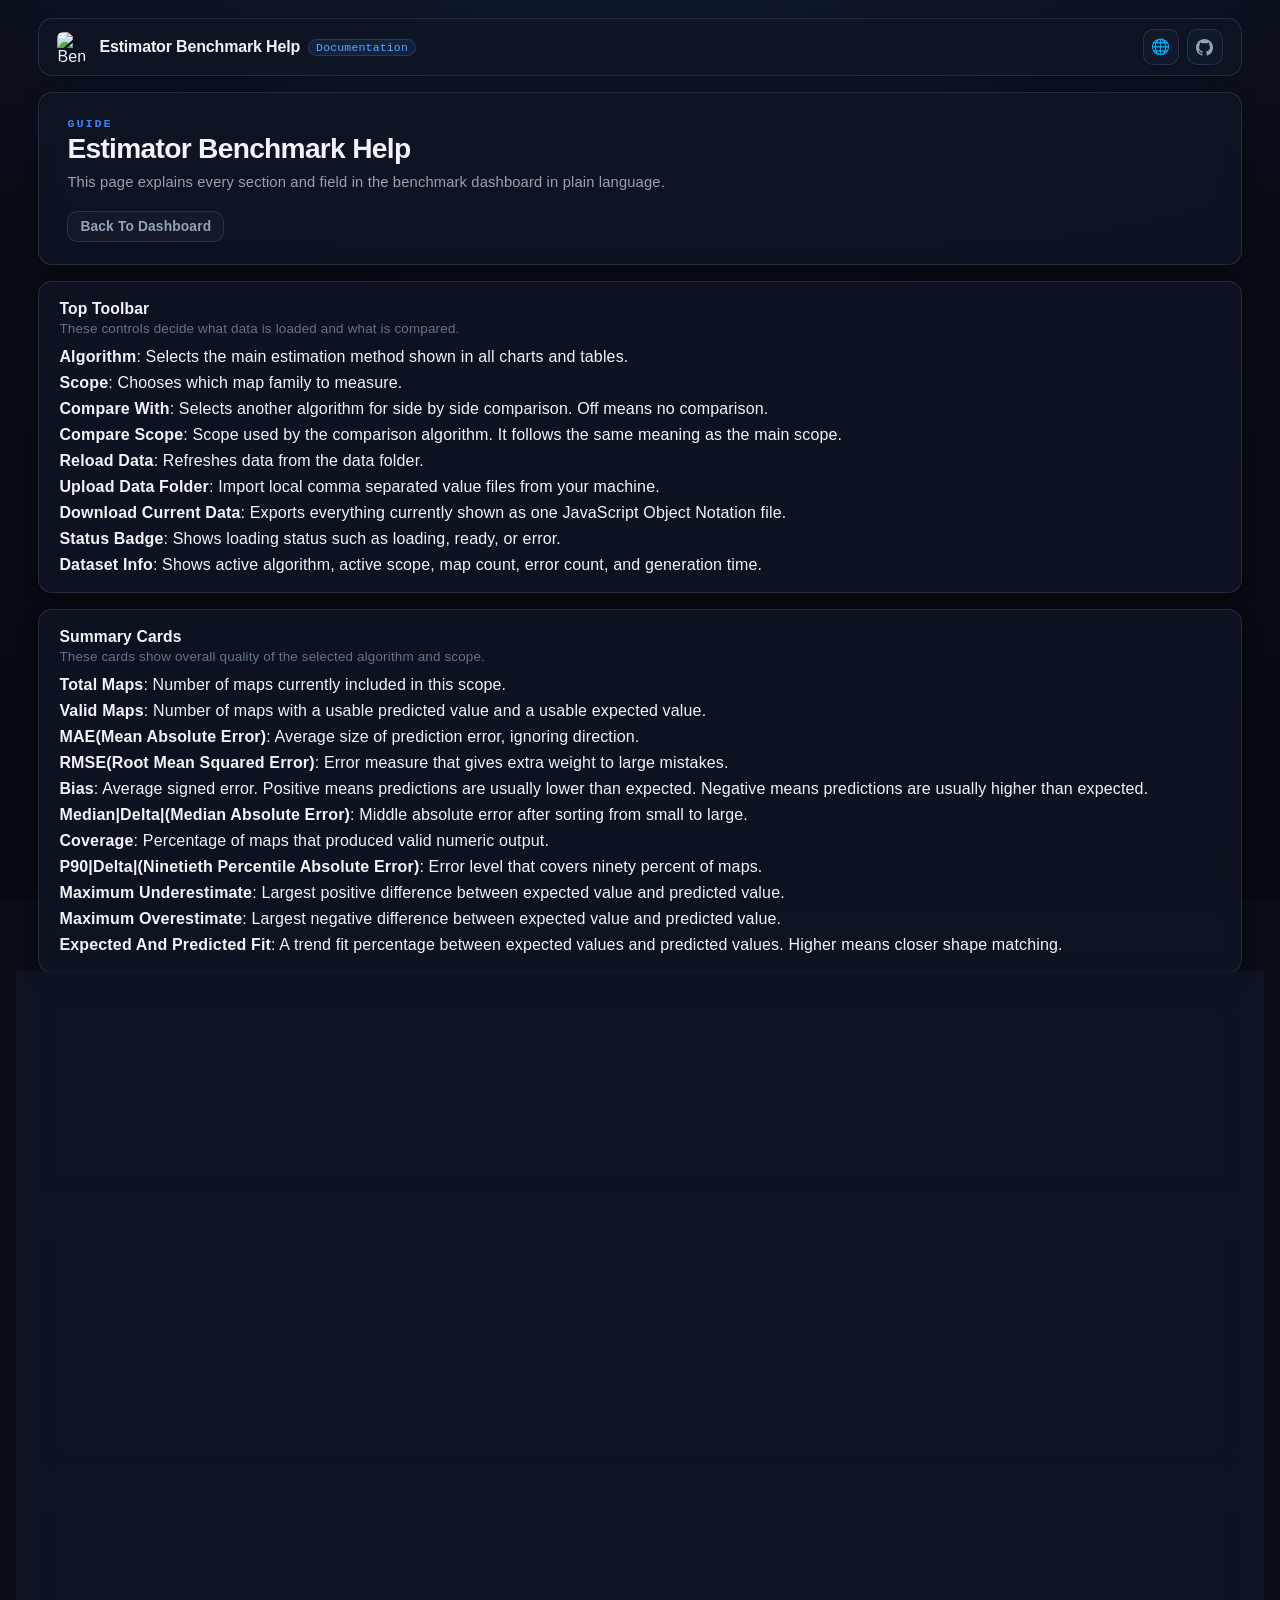
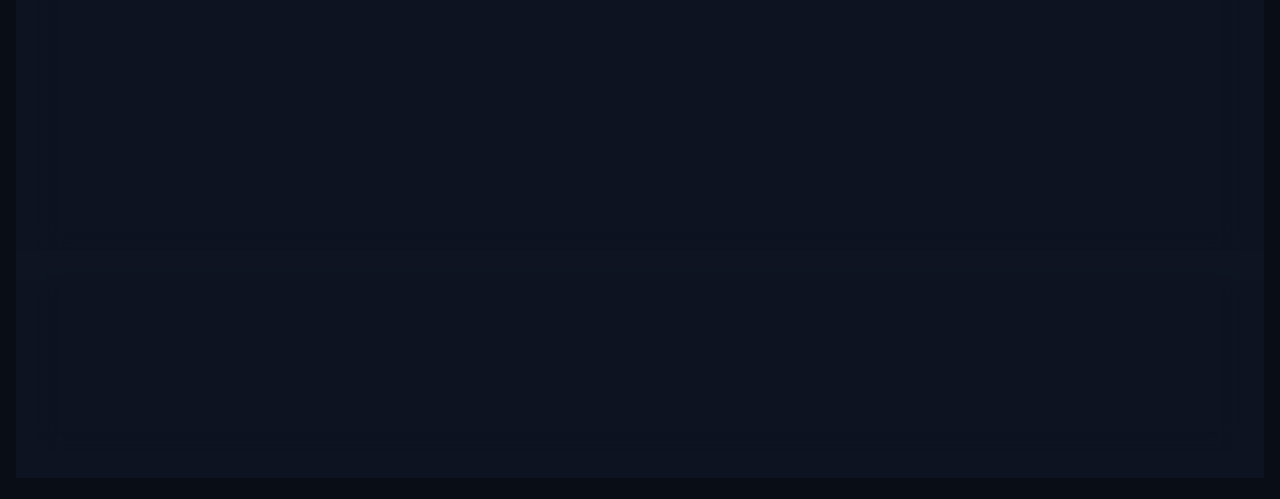
==== help.html @ 12473b0f "feat: optimize frontend UI and add debounce lazy loading for table filters" ====
<!DOCTYPE html>
<html lang="en">
<head>
    <meta charset="UTF-8" />
    <meta name="viewport" content="width=device-width, initial-scale=1.0" />
    <title>Benchmark Help</title>
    <link rel="icon" type="image/png" href="assets/images/icon.png?v=20261013a" />
    <link rel="stylesheet" href="assets/css/theme.css?v=20261013a" />
    <link rel="stylesheet" href="assets/css/layout.css?v=20261013a" />
    <link rel="stylesheet" href="assets/css/components.css?v=20261013a" />
</head>
<body>
    <main class="page" id="helpPageRoot">
        <header class="top-navbar fade-in-up">
            <div class="navbar-brand">
                <img src="assets/images/icon.png?v=20261013a" alt="Benchmark Logo" class="brand-logo" />
                <div class="brand-info">
                    <span class="brand-title">Estimator Benchmark Help</span>
                    <span class="brand-tag">Documentation</span>
                </div>
            </div>
            <div class="navbar-actions">
                <div class="lang-float" id="langFloat">
                    <button
                        class="lang-float-btn"
                        id="langFloatButton"
                        type="button"
                        title="Switch Language"
                        aria-label="Switch Language"
                        data-i18n-title="common.switchLanguage"
                        data-i18n-aria-label="common.switchLanguage"
                    >
                        <span aria-hidden="true">🌐</span>
                    </button>
                    <div class="lang-menu hidden" id="langMenu">
                        <label class="lang-menu-label" for="langSelect" data-i18n="common.language">Language</label>
                        <select id="langSelect" aria-label="Language selector"></select>
                    </div>
                </div>
                <a
                    class="github-float-btn"
                    href="https://github.com/LeoBlackMT/VSRG-DanEstimation-Benchmark"
                    target="_blank"
                    rel="noopener noreferrer"
                    title="Open GitHub Repository"
                    aria-label="Open GitHub Repository"
                    data-i18n-title="common.openGithub"
                    data-i18n-aria-label="common.openGithub"
                >
                    <svg viewBox="0 0 16 16" aria-hidden="true" focusable="false">
                        <path d="M8 0C3.58 0 0 3.58 0 8a8 8 0 0 0 5.47 7.59c.4.07.55-.17.55-.38 0-.19-.01-.82-.01-1.49-2.01.37-2.53-.49-2.69-.94-.09-.23-.48-.94-.82-1.13-.28-.15-.68-.52-.01-.53.63-.01 1.08.58 1.23.82.72 1.21 1.87.87 2.33.66.07-.52.28-.87.5-1.07-1.78-.2-3.64-.89-3.64-3.95 0-.87.31-1.59.82-2.15-.08-.2-.36-1.02.08-2.12 0 0 .67-.21 2.2.82a7.64 7.64 0 0 1 4 0c1.53-1.04 2.2-.82 2.2-.82.44 1.1.16 1.92.08 2.12.51.56.82 1.27.82 2.15 0 3.07-1.87 3.75-3.65 3.95.29.25.54.73.54 1.48 0 1.07-.01 1.93-.01 2.2 0 .21.15.46.55.38A8 8 0 0 0 16 8c0-4.42-3.58-8-8-8Z" />
                    </svg>
                </a>
            </div>
        </header>

        <section class="hero panel fade-in-up">
            <div class="hero-head">
                <p class="eyebrow" data-i18n="help.hero.eyebrow">Guide</p>
                <h1 data-i18n="help.hero.title">Estimator Benchmark Help</h1>
                <p class="subtitle" data-i18n="help.hero.subtitle">
                    This page explains every section and field in the benchmark dashboard in plain language.
                </p>
            </div>
            <div class="action-row">
                <a class="btn-ghost" href="index.html" aria-label="Back to benchmark dashboard" data-i18n="help.hero.backToDashboard" data-i18n-aria-label="help.hero.backToDashboard">Back To Dashboard</a>
            </div>
        </section>

        <section class="panel insight-panel fade-in-up delay-1">
            <header>
                <h3 data-i18n="help.sections.toolbar.title">Top Toolbar</h3>
                <p data-i18n="help.sections.toolbar.subtitle">These controls decide what data is loaded and what is compared.</p>
            </header>
            <ul class="insight-list" data-i18n-html="help.sections.toolbar.bodyHtml">
                <li><strong>Algorithm</strong>: Selects the main estimation method shown in all charts and tables.</li>
                <li><strong>Scope</strong>: Chooses which map family to measure.</li>
                <li><strong>Compare With</strong>: Selects another algorithm for side by side comparison. Off means no comparison.</li>
                <li><strong>Compare Scope</strong>: Scope used by the comparison algorithm. It follows the same meaning as the main scope.</li>
                <li><strong>Reload Data</strong>: Refreshes data from the data folder.</li>
                <li><strong>Upload Data Folder</strong>: Import local comma separated value files from your machine.</li>
                <li><strong>Download Current Data</strong>: Exports everything currently shown as one JavaScript Object Notation file.</li>
                <li><strong>Status Badge</strong>: Shows loading status such as loading, ready, or error.</li>
                <li><strong>Dataset Info</strong>: Shows active algorithm, active scope, map count, error count, and generation time.</li>
            </ul>
        </section>

        <section class="panel insight-panel fade-in-up delay-2">
            <header>
                <h3 data-i18n="help.sections.summary.title">Summary Cards</h3>
                <p data-i18n="help.sections.summary.subtitle">These cards show overall quality of the selected algorithm and scope.</p>
            </header>
            <ul class="insight-list" data-i18n-html="help.sections.summary.bodyHtml">
                <li><strong>Total Maps</strong>: Number of maps currently included in this scope.</li>
                <li><strong>Valid Maps</strong>: Number of maps with a usable predicted value and a usable expected value.</li>
                <li><strong>MAE(Mean Absolute Error)</strong>: Average size of prediction error, ignoring direction.</li>
                <li><strong>RMSE(Root Mean Squared Error)</strong>: Error measure that gives extra weight to large mistakes.</li>
                <li><strong>Bias</strong>: Average signed error. Positive means predictions are usually lower than expected. Negative means predictions are usually higher than expected.</li>
                <li><strong>Median|Delta|(Median Absolute Error)</strong>: Middle absolute error after sorting from small to large.</li>
                <li><strong>Coverage</strong>: Percentage of maps that produced valid numeric output.</li>
                <li><strong>P90|Delta|(Ninetieth Percentile Absolute Error)</strong>: Error level that covers ninety percent of maps.</li>
                <li><strong>Maximum Underestimate</strong>: Largest positive difference between expected value and predicted value.</li>
                <li><strong>Maximum Overestimate</strong>: Largest negative difference between expected value and predicted value.</li>
                <li><strong>Expected And Predicted Fit</strong>: A trend fit percentage between expected values and predicted values. Higher means closer shape matching.</li>
            </ul>
        </section>

        <section class="panel insight-panel fade-in-up delay-3">
            <header>
                <h3 data-i18n="help.sections.bands.title">Accuracy Bands</h3>
                <p data-i18n="help.sections.bands.subtitle">Each map is grouped by absolute error size.</p>
            </header>
            <ul class="insight-list" data-i18n-html="help.sections.bands.bodyHtml">
                <li><strong>Exact</strong>: Absolute error is at most 0.2.</li>
                <li><strong>Close</strong>: Absolute error is above 0.2 and at most 0.5.</li>
                <li><strong>Moderate</strong>: Absolute error is above 0.5 and at most 1.0.</li>
                <li><strong>Miss</strong>: Absolute error is above 1.0.</li>
                <li>Clicking a band in the chart applies a table filter.</li>
            </ul>
        </section>

        <section class="panel insight-panel fade-in-up delay-4">
            <header>
                <h3 data-i18n="help.sections.charts.title">Charts</h3>
                <p data-i18n="help.sections.charts.subtitle">Charts help you understand error distribution and behavior patterns.</p>
            </header>
            <ul class="insight-list" data-i18n-html="help.sections.charts.bodyHtml">
                <li><strong>Accuracy Breakdown</strong>: Shares of exact, close, moderate, and miss maps.</li>
                <li><strong>Expected Versus Predicted Scatter</strong>: Each dot is one map. Closer to the diagonal reference line means better prediction.</li>
                <li><strong>Error Distribution</strong>: Histogram of signed error values.</li>
                <li><strong>Expected And Predicted Trend</strong>: Expected and predicted lines sorted by expected difficulty.</li>
                <li><strong>Pattern Mean Absolute Error</strong>: Mean absolute error by pattern group. Click a bar to filter that pattern.</li>
                <li><strong>Sub Pattern Mean Absolute Error</strong>: Mean absolute error by sub pattern group. Click a bar to filter that sub pattern.</li>
                <li><strong>Head To Head</strong>: Compares absolute error of base algorithm and comparison algorithm on matched maps.</li>
            </ul>
        </section>

        <section class="panel insight-panel fade-in-up delay-5">
            <header>
                <h3 data-i18n="help.sections.table.title">Benchmark Maps Table</h3>
                <p data-i18n="help.sections.table.subtitle">Main table for valid benchmark rows.</p>
            </header>
            <ul class="insight-list" data-i18n-html="help.sections.table.bodyHtml">
                <li><strong>Name</strong>: Map name used by the benchmark source file.</li>
                <li><strong>Expected</strong>: Target difficulty value from your benchmark source.</li>
                <li><strong>Predicted</strong>: Predicted difficulty label. Hover shows numeric value.</li>
                <li><strong>Difference</strong>: Expected value minus predicted value.</li>
                <li><strong>Absolute Difference</strong>: Magnitude of difference.</li>
                <li><strong>Pattern</strong>: Main pattern family.</li>
                <li><strong>Sub Pattern</strong>: Detailed pattern tag.</li>
                <li><strong>Band</strong>: Accuracy band for the row.</li>
                <li><strong>Compare Predicted</strong>: Predicted value from comparison algorithm when comparison is enabled.</li>
                <li><strong>Compare Absolute Difference</strong>: Absolute difference from comparison algorithm.</li>
                <li><strong>Winner</strong>: Which algorithm has smaller absolute difference for this row.</li>
            </ul>
        </section>

        <section class="panel insight-panel fade-in-up delay-5">
            <header>
                <h3 data-i18n="help.sections.errors.title">Error Maps</h3>
                <p data-i18n="help.sections.errors.subtitle">Rows that cannot be used for numeric statistics.</p>
            </header>
            <ul class="insight-list" data-i18n-html="help.sections.errors.bodyHtml">
                <li><strong>Invalid</strong>: Algorithm doesn't support the map.</li>
                <li><strong>Failed</strong>: Runtime or parsing error happened during estimation.</li>
                <li><strong>Missing</strong>: Map file could not be found by name and could not be downloaded by bid.</li>
                <li><strong>Detail</strong>: Additional reason for the error status.</li>
            </ul>
        </section>
    </main>

    <script type="module" src="assets/js/help.js?v=20261013a"></script>
</body>
</html>
---- assets/css/theme.css ----
@font-face {
    font-family: "OutfitLocal";
    src: url("../fonts/Outfit-Latin.woff2") format("woff2"),
         url("../fonts/Outfit-Ext.woff2") format("woff2");
    font-weight: 300 900;
    font-style: normal;
    font-display: swap;
}

@font-face {
    font-family: "SpaceGroteskLocal";
    src: url("../fonts/SpaceGrotesk-Latin.woff2") format("woff2"),
         url("../fonts/SpaceGrotesk-Ext.woff2") format("woff2"),
         url("../fonts/SpaceGrotesk-Vietnamese.woff2") format("woff2");
    font-weight: 300 900;
    font-style: normal;
    font-display: swap;
}

:root {
    --bg: #090d16;
    --bg-soft: #0f1523;
    --panel: rgba(15, 22, 36, 0.76);
    --panel-solid: #111a2d;
    --panel-strong: rgba(18, 27, 46, 0.94);
    --panel-hover: rgba(23, 34, 58, 0.85);

    --line: rgba(148, 175, 240, 0.16);
    --line-soft: rgba(148, 175, 240, 0.09);
    --line-strong: rgba(148, 175, 240, 0.28);

    --text: #f1f5f9;
    --text-soft: #94a3b8;
    --text-muted: #64748b;

    --ok: #10b981;
    --close: #38bdf8;
    --moderate: #f59e0b;
    --miss: #f43f5e;

    --accent: #3b82f6;
    --accent-hover: #60a5fa;
    --accent-subtle: rgba(59, 130, 246, 0.12);
    --accent-2: #2dd4bf;

    --font-ui: "OutfitLocal", "SpaceGroteskLocal", -apple-system, BlinkMacSystemFont, "Segoe UI", Roboto, sans-serif;
    --font-display: "OutfitLocal", "SpaceGroteskLocal", -apple-system, BlinkMacSystemFont, "Segoe UI", Roboto, sans-serif;
    --font-mono: "SpaceGroteskLocal", "Consolas", "Courier New", monospace;

    --radius-sm: 6px;
    --radius-md: 10px;
    --radius-lg: 14px;
    --radius-xl: 18px;
    --radius-full: 9999px;

    --shadow-sm: 0 1px 3px rgba(0, 0, 0, 0.25);
    --shadow-md: 0 4px 16px -2px rgba(0, 0, 0, 0.35);
    --shadow-lg: 0 12px 32px -4px rgba(0, 0, 0, 0.45);
}

* {
    box-sizing: border-box;
}

html,
body {
    margin: 0;
    padding: 0;
    min-height: 100%;
}

body {
    color: var(--text);
    font-family: var(--font-ui);
    background-color: var(--bg);
    background-image:
        radial-gradient(1200px 520px at 50% -80px, rgba(45, 90, 185, 0.15) 0%, transparent 75%),
        linear-gradient(180deg, var(--bg) 0%, #060911 100%);
    background-attachment: fixed;
    letter-spacing: 0.01em;
}

* {
    scrollbar-width: thin;
    scrollbar-color: rgba(148, 175, 240, 0.3) rgba(9, 13, 22, 0.4);
}

*::-webkit-scrollbar {
    width: 8px;
    height: 8px;
}

*::-webkit-scrollbar-track {
    background: rgba(9, 13, 22, 0.4);
    border-radius: var(--radius-full);
}

*::-webkit-scrollbar-thumb {
    background: rgba(148, 175, 240, 0.28);
    border-radius: var(--radius-full);
    border: 2px solid rgba(9, 13, 22, 0.4);
}

*::-webkit-scrollbar-thumb:hover {
    background: rgba(148, 175, 240, 0.48);
}

.bg-orb {
    display: none;
}

.fade-in-up {
    opacity: 0;
    transform: translateY(8px);
    animation: fade-up 380ms cubic-bezier(0.16, 1, 0.3, 1) forwards;
}

.delay-1 {
    animation-delay: 50ms;
}

.delay-2 {
    animation-delay: 100ms;
}

.delay-3 {
    animation-delay: 150ms;
}

.delay-4 {
    animation-delay: 200ms;
}

.delay-5 {
    animation-delay: 250ms;
}

@keyframes fade-up {
    from {
        opacity: 0;
        transform: translateY(8px);
    }
    to {
        opacity: 1;
        transform: translateY(0);
    }
}

@media (prefers-reduced-motion: reduce) {
    .fade-in-up {
        animation: none !important;
        opacity: 1;
        transform: none;
    }
}
---- assets/css/layout.css ----
.page {
    position: relative;
    z-index: 1;
    width: min(1360px, 94vw);
    margin: 18px auto 48px;
    display: grid;
    gap: 16px;
}

.page > * {
    min-width: 0;
}

.panel {
    min-width: 0;
    background: var(--panel);
    border: 1px solid var(--line);
    border-radius: var(--radius-lg);
    box-shadow: var(--shadow-md);
    backdrop-filter: blur(12px);
    -webkit-backdrop-filter: blur(12px);
}

.top-navbar {
    display: flex;
    justify-content: space-between;
    align-items: center;
    gap: 16px;
    padding: 10px 18px;
    background: var(--panel);
    border: 1px solid var(--line);
    border-radius: var(--radius-lg);
    box-shadow: var(--shadow-sm);
    backdrop-filter: blur(12px);
    -webkit-backdrop-filter: blur(12px);
}

.hero {
    padding: 24px 28px 22px;
    display: grid;
    gap: 18px;
}

.kpi-grid {
    display: grid;
    grid-template-columns: repeat(5, minmax(0, 1fr));
    gap: 12px;
}

.band-grid {
    display: grid;
    grid-template-columns: repeat(4, minmax(0, 1fr));
    gap: 12px;
}

.charts-grid {
    display: grid;
    grid-template-columns: repeat(2, minmax(0, 1fr));
    gap: 14px;
}

.compare-panel {
    padding: 18px 22px;
    display: grid;
    gap: 14px;
}

.compare-kpi-grid {
    display: grid;
    grid-template-columns: repeat(6, minmax(0, 1fr));
    gap: 12px;
}

.chart-wrap.compare-chart {
    height: 320px;
}

.insight-grid {
    display: grid;
    grid-template-columns: repeat(2, minmax(0, 1fr));
    gap: 14px;
}

.insight-panel {
    padding: 18px 20px;
}

.chart-panel {
    padding: 18px 20px;
    min-height: 290px;
}

.chart-panel.span-2 {
    grid-column: 1 / -1;
}

.chart-wrap {
    position: relative;
    height: 260px;
}

.chart-wrap.tall {
    height: 360px;
}

.table-panel {
    padding: 18px 20px;
}

.table-wrap {
    max-height: 560px;
    overflow: auto;
    border-radius: var(--radius-md);
    border: 1px solid var(--line-soft);
    position: relative;
}

@media (max-width: 1280px) {
    .kpi-grid {
        grid-template-columns: repeat(4, minmax(0, 1fr));
    }

    .compare-kpi-grid {
        grid-template-columns: repeat(3, minmax(0, 1fr));
    }
}

@media (max-width: 980px) {
    .kpi-grid {
        grid-template-columns: repeat(2, minmax(0, 1fr));
    }

    .compare-kpi-grid {
        grid-template-columns: repeat(2, minmax(0, 1fr));
    }

    .band-grid {
        grid-template-columns: repeat(2, minmax(0, 1fr));
    }

    .charts-grid {
        grid-template-columns: 1fr;
    }

    .chart-panel.span-2 {
        grid-column: auto;
    }

    .insight-grid {
        grid-template-columns: 1fr;
    }
}

@media (max-width: 680px) {
    .page {
        width: 96vw;
        margin: 12px auto 36px;
        gap: 12px;
    }

    .top-navbar {
        padding: 8px 12px;
    }

    .hero,
    .chart-panel,
    .table-panel,
    .compare-panel,
    .error-panel,
    .insight-panel {
        padding: 14px;
    }

    .kpi-grid,
    .band-grid,
    .compare-kpi-grid {
        grid-template-columns: 1fr;
    }

    .chart-wrap,
    .chart-wrap.tall {
        height: 250px;
    }
}
---- assets/css/components.css ----
/* ==========================================================================
   Components — Estimator Algorithm Benchmark
   ========================================================================== */

/* Top Navigation Bar
   ========================================================================== */
.top-navbar {
    display: flex;
    justify-content: space-between;
    align-items: center;
    gap: 16px;
    padding: 10px 18px;
    background: var(--panel);
    border: 1px solid var(--line);
    border-radius: var(--radius-lg);
    box-shadow: var(--shadow-sm);
    backdrop-filter: blur(12px);
    -webkit-backdrop-filter: blur(12px);
}

.navbar-brand {
    display: flex;
    align-items: center;
    gap: 12px;
}

.brand-logo {
    width: 30px;
    height: 30px;
    border-radius: var(--radius-sm);
    object-fit: cover;
}

.brand-info {
    display: flex;
    align-items: center;
    gap: 8px;
    flex-wrap: wrap;
}

.brand-title {
    font-size: 1rem;
    font-weight: 700;
    letter-spacing: -0.01em;
    color: var(--text);
    font-family: var(--font-display);
}

.brand-tag {
    font-size: 0.72rem;
    font-family: var(--font-mono);
    color: var(--accent-hover);
    background: var(--accent-subtle);
    border: 1px solid rgba(59, 130, 246, 0.25);
    padding: 1px 7px;
    border-radius: var(--radius-full);
}

.navbar-actions {
    display: flex;
    align-items: center;
    gap: 8px;
    position: relative;
}

/* Nav Action Buttons (Language, Help, GitHub) */
.github-float-btn,
.help-float-btn,
.lang-float-btn {
    position: relative;
    width: 36px;
    height: 36px;
    display: inline-flex;
    align-items: center;
    justify-content: center;
    border: 1px solid var(--line);
    border-radius: var(--radius-md);
    background: rgba(18, 27, 46, 0.75);
    color: var(--text-soft);
    text-decoration: none;
    box-shadow: var(--shadow-sm);
    cursor: pointer;
    transition: transform 120ms ease, border-color 160ms ease, background-color 160ms ease, color 160ms ease;
}

.github-float-btn:hover,
.help-float-btn:hover,
.lang-float-btn:hover {
    transform: translateY(-1px);
    border-color: var(--accent);
    background: rgba(26, 40, 68, 0.95);
    color: var(--text);
}

.github-float-btn svg {
    width: 17px;
    height: 17px;
    fill: currentColor;
}

.help-float-btn {
    font: 700 0.98rem var(--font-mono);
}

.help-float-btn span {
    line-height: 1;
}

.lang-float {
    position: relative;
}

.lang-float-btn {
    font: 700 0.95rem var(--font-ui);
}

.lang-menu {
    position: absolute;
    right: 0;
    top: calc(100% + 8px);
    min-width: 150px;
    padding: 8px;
    border: 1px solid var(--line-strong);
    border-radius: var(--radius-md);
    background: rgba(14, 21, 37, 0.96);
    box-shadow: var(--shadow-lg);
    backdrop-filter: blur(12px);
    -webkit-backdrop-filter: blur(12px);
    display: grid;
    gap: 6px;
    z-index: 50;
}

.lang-menu-label {
    color: var(--text-muted);
    font-size: 0.7rem;
    letter-spacing: 0.08em;
    text-transform: uppercase;
    font-weight: 600;
}

.lang-menu select {
    min-width: 130px;
    font-size: 0.88rem;
    padding: 6px 8px;
}

/* Fallback for float buttons if top-navbar is not present */
body:not(:has(.top-navbar)) .github-float-btn,
body:not(:has(.top-navbar)) .help-float-btn,
body:not(:has(.top-navbar)) .lang-float {
    position: absolute;
    top: 12px;
    z-index: 20;
}
body:not(:has(.top-navbar)) .github-float-btn { right: 12px; }
body:not(:has(.top-navbar)) .help-float-btn { right: 54px; }
body:not(:has(.top-navbar)) .lang-float { right: 96px; }

/* Hero Section & Header
   ========================================================================== */
.hero-head h1 {
    margin: 2px 0 6px;
    font-size: clamp(1.45rem, 2.2vw, 2.1rem);
    font-weight: 800;
    letter-spacing: -0.025em;
    font-family: var(--font-display);
    color: var(--text);
}

.hero-head .eyebrow {
    margin: 0;
    color: var(--accent);
    font-size: 0.74rem;
    text-transform: uppercase;
    letter-spacing: 0.16em;
    font-weight: 700;
    font-family: var(--font-mono);
}

.hero-head .subtitle {
    margin: 0;
    color: var(--text-soft);
    font-size: 0.92rem;
    line-height: 1.5;
    max-width: 980px;
}

.hero-head .subtitle a {
    color: var(--accent-hover);
    text-decoration: underline;
    text-underline-offset: 2px;
}

.hero-head .subtitle a:hover {
    color: var(--text);
}

/* Toolbar & Selects
   ========================================================================== */
.toolbar {
    display: flex;
    flex-wrap: wrap;
    gap: 12px;
    align-items: center;
}

.toolbar-field {
    display: grid;
    gap: 5px;
    min-width: 220px;
    flex: 1 1 220px;
}

.toolbar-field > span,
.filter-field > label,
.filter-field > span.field-label {
    color: var(--text-muted);
    font-size: 0.74rem;
    letter-spacing: 0.08em;
    text-transform: uppercase;
    font-weight: 600;
}

select,
input[type="text"],
input[type="number"] {
    border-radius: var(--radius-md);
    border: 1px solid var(--line);
    background: var(--panel-strong);
    color: var(--text);
    font: 600 0.92rem var(--font-ui);
    padding: 8px 12px;
    outline: none;
    transition: border-color 160ms ease, box-shadow 160ms ease, background-color 160ms ease;
}

select {
    cursor: pointer;
    background-image: url("data:image/svg+xml,%3Csvg xmlns='http://www.w3.org/2000/svg' width='12' height='12' viewBox='0 0 24 24' fill='none' stroke='%2394a3b8' stroke-width='2' stroke-linecap='round' stroke-linejoin='round'%3E%3Cpolyline points='6 9 12 15 18 9'%3E%3C/polyline%3E%3C/svg%3E");
    background-repeat: no-repeat;
    background-position: right 10px center;
    padding-right: 30px;
    appearance: none;
    -webkit-appearance: none;
}

select option {
    background: #0f172a;
    color: #f1f5f9;
}

select:focus,
input[type="text"]:focus,
input[type="number"]:focus {
    border-color: var(--accent);
    box-shadow: 0 0 0 2px var(--accent-subtle);
    background: rgba(22, 33, 56, 0.95);
}

/* Action Buttons & Row
   ========================================================================== */
.action-row {
    display: flex;
    align-items: center;
    gap: 8px;
    flex-wrap: wrap;
}

.action-row a {
    text-decoration: none;
}

.btn-ghost {
    display: inline-flex;
    align-items: center;
    justify-content: center;
    border: 1px solid var(--line);
    border-radius: var(--radius-md);
    background: rgba(255, 255, 255, 0.03);
    color: var(--text-soft);
    font: 600 0.86rem var(--font-ui);
    padding: 7px 12px;
    cursor: pointer;
    white-space: nowrap;
    text-decoration: none;
    transition: transform 120ms ease, border-color 150ms ease, background-color 150ms ease, color 150ms ease;
}

.btn-ghost:hover {
    border-color: var(--line-strong);
    background: rgba(59, 130, 246, 0.08);
    color: var(--text);
    transform: translateY(-1px);
}

.btn-ghost:active {
    transform: translateY(0);
}

.btn-clear {
    color: var(--text-muted);
}

.btn-clear:hover {
    border-color: rgba(244, 63, 94, 0.4);
    color: #fca5a5;
    background: rgba(244, 63, 94, 0.08);
}

/* Status & Metadata Row
   ========================================================================== */
.meta-row {
    display: flex;
    align-items: center;
    gap: 10px;
    flex-wrap: wrap;
}

.badge {
    display: inline-flex;
    align-items: center;
    gap: 6px;
    border-radius: var(--radius-full);
    border: 1px solid var(--line);
    padding: 3px 10px;
    font: 700 0.72rem var(--font-mono);
    letter-spacing: 0.02em;
}

.badge::before {
    content: "";
    width: 6px;
    height: 6px;
    border-radius: 50%;
    background: currentColor;
}

.badge.ok {
    color: var(--ok);
    border-color: rgba(16, 185, 129, 0.3);
    background: rgba(16, 185, 129, 0.08);
}

.badge.warn {
    color: var(--moderate);
    border-color: rgba(245, 158, 11, 0.3);
    background: rgba(245, 158, 11, 0.08);
}

.badge.error {
    color: var(--miss);
    border-color: rgba(244, 63, 94, 0.3);
    background: rgba(244, 63, 94, 0.08);
}

.muted {
    color: var(--text-muted);
    font-size: 0.84rem;
}

.source-hint {
    font-family: var(--font-mono);
    font-size: 0.76rem;
    color: var(--text-muted);
}

/* KPI Cards & Band Cards
   ========================================================================== */
.kpi-card,
.band-card {
    border: 1px solid var(--line-soft);
    border-radius: var(--radius-lg);
    padding: 14px 16px;
    background: linear-gradient(160deg, rgba(17, 26, 45, 0.75), rgba(13, 20, 36, 0.6));
    box-shadow: var(--shadow-sm);
    transition: transform 150ms ease, border-color 200ms ease, box-shadow 200ms ease;
    display: flex;
    flex-direction: column;
    justify-content: space-between;
}

.kpi-card:hover,
.band-card:hover {
    transform: translateY(-2px);
    border-color: var(--line-strong);
    box-shadow: var(--shadow-md);
}

.kpi-card.compact {
    padding: 10px 14px;
}

.kpi-card.compact .kpi-value {
    font-size: clamp(1.2rem, 1.8vw, 1.5rem);
    margin-top: 4px;
}

.kpi-card h3,
.band-card h4 {
    margin: 0;
    font-size: 0.74rem;
    color: var(--text-muted);
    text-transform: uppercase;
    letter-spacing: 0.08em;
    font-weight: 600;
}

.kpi-value,
.band-rate {
    margin: 8px 0 0;
    font-size: clamp(1.35rem, 2.2vw, 1.85rem);
    font-weight: 800;
    letter-spacing: -0.02em;
    font-family: var(--font-mono);
    font-variant-numeric: tabular-nums;
    color: var(--text);
}

.band-count {
    margin: 4px 0 0;
    color: var(--text-muted);
    font-family: var(--font-mono);
    font-size: 0.78rem;
}

.band-card {
    position: relative;
    overflow: hidden;
}

.band-card::before {
    content: "";
    position: absolute;
    top: 0;
    left: 0;
    right: 0;
    height: 3px;
}

.band-card.exact::before { background: var(--ok); }
.band-card.close::before { background: var(--close); }
.band-card.moderate::before { background: var(--moderate); }
.band-card.miss::before { background: var(--miss); }

.band-card.exact .band-rate { color: var(--ok); }
.band-card.close .band-rate { color: var(--close); }
.band-card.moderate .band-rate { color: var(--moderate); }
.band-card.miss .band-rate { color: var(--miss); }

/* Compare Panel (Head-to-Head)
   ========================================================================== */
.compare-header h3 {
    margin: 0;
    font-size: 1.05rem;
    font-weight: 700;
    color: var(--text);
}

.compare-header p {
    margin: 3px 0 0;
    color: var(--text-soft);
    font-size: 0.85rem;
}

/* Chart Panels
   ========================================================================== */
.chart-panel > header {
    margin-bottom: 12px;
}

.chart-panel h3 {
    margin: 0;
    font-size: 0.98rem;
    font-weight: 700;
    color: var(--text);
}

.chart-panel p {
    margin: 3px 0 0;
    color: var(--text-muted);
    font-size: 0.84rem;
}

/* Insight Panels (Top Underrated & Overrated)
   ========================================================================== */
.insight-panel h3 {
    margin: 0;
    font-size: 0.98rem;
    font-weight: 700;
    color: var(--text);
}

.insight-panel p {
    margin: 3px 0 0;
    color: var(--text-muted);
    font-size: 0.84rem;
}

.insight-list {
    margin: 12px 0 0;
    padding: 0;
    list-style: none;
    display: grid;
    gap: 8px;
}

.insight-card {
    background: rgba(18, 27, 46, 0.55);
    border: 1px solid var(--line-soft);
    border-radius: var(--radius-md);
    padding: 10px 12px;
    display: grid;
    gap: 6px;
    transition: border-color 140ms ease, background-color 140ms ease;
}

.insight-card:hover {
    border-color: var(--line-strong);
    background: rgba(22, 33, 56, 0.8);
}

.insight-card-top {
    display: flex;
    align-items: center;
    gap: 8px;
}

.insight-rank {
    font-size: 0.74rem;
    font-family: var(--font-mono);
    color: var(--text-muted);
    font-weight: 700;
}

.insight-name {
    flex: 1;
    font-weight: 600;
    font-size: 0.88rem;
    color: var(--text);
    overflow: hidden;
    text-overflow: ellipsis;
    white-space: nowrap;
}

.insight-delta {
    font-family: var(--font-mono);
    font-weight: 700;
    font-size: 0.8rem;
    padding: 2px 7px;
    border-radius: var(--radius-full);
}

.insight-delta.delta-underrated {
    background: rgba(16, 185, 129, 0.12);
    color: var(--ok);
    border: 1px solid rgba(16, 185, 129, 0.25);
}

.insight-delta.delta-overrated {
    background: rgba(244, 63, 94, 0.12);
    color: var(--miss);
    border: 1px solid rgba(244, 63, 94, 0.25);
}

.insight-card-bottom {
    display: flex;
    align-items: center;
    gap: 8px;
    font-size: 0.78rem;
    color: var(--text-soft);
}

.insight-pattern-tag {
    font-size: 0.7rem;
    background: rgba(255, 255, 255, 0.05);
    border: 1px solid var(--line-soft);
    padding: 1px 6px;
    border-radius: var(--radius-sm);
    color: var(--text-soft);
}

.insight-meta {
    font-family: var(--font-mono);
    color: var(--text-muted);
    font-size: 0.76rem;
}

.insight-empty {
    color: var(--text-muted);
    font-style: italic;
    font-size: 0.88rem;
    padding: 8px 0;
}

/* Table Controls & Filters Bar
   ========================================================================== */
.table-header {
    display: flex;
    justify-content: space-between;
    gap: 14px;
    flex-wrap: wrap;
    align-items: flex-end;
    margin-bottom: 14px;
}

.table-header h3 {
    margin: 0;
    font-size: 1.05rem;
    font-weight: 700;
    color: var(--text);
}

.table-header p {
    margin: 3px 0 0;
    font-family: var(--font-mono);
    font-size: 0.8rem;
}

.table-controls {
    display: flex;
    gap: 8px;
    flex-wrap: wrap;
    align-items: flex-end;
}

.filter-field {
    display: flex;
    flex-direction: column;
    gap: 4px;
}

/* Search input with icon and clear button */
.search-field {
    min-width: 220px;
    flex: 1 1 220px;
}

.search-input-wrap {
    position: relative;
    display: flex;
    align-items: center;
    width: 100%;
}

.search-icon {
    position: absolute;
    left: 10px;
    font-size: 0.8rem;
    pointer-events: none;
    opacity: 0.6;
}

.search-input-wrap input[type="text"] {
    width: 100%;
    padding-left: 32px;
    padding-right: 30px;
}

.search-clear-btn {
    position: absolute;
    right: 7px;
    width: 20px;
    height: 20px;
    display: flex;
    align-items: center;
    justify-content: center;
    background: rgba(255, 255, 255, 0.08);
    border: none;
    border-radius: 50%;
    color: var(--text-soft);
    font-size: 14px;
    line-height: 1;
    cursor: pointer;
    transition: background-color 140ms ease, color 140ms ease;
}

.search-clear-btn:hover {
    background: rgba(255, 255, 255, 0.2);
    color: var(--text);
}

/* Grouped range inputs (Min ~ Max) */
.range-field {
    display: flex;
    flex-direction: column;
    gap: 4px;
}

.range-inputs {
    display: flex;
    align-items: center;
    gap: 4px;
    background: var(--panel-strong);
    border: 1px solid var(--line);
    border-radius: var(--radius-md);
    padding: 2px 6px;
    transition: border-color 160ms ease, box-shadow 160ms ease;
}

.range-inputs:focus-within {
    border-color: var(--accent);
    box-shadow: 0 0 0 2px var(--accent-subtle);
}

.range-inputs input[type="number"] {
    border: none;
    background: transparent;
    width: 4.4em;
    min-width: 0;
    padding: 6px 3px;
    text-align: center;
    box-shadow: none;
    display: block;
}

.range-inputs input[type="number"]:focus {
    box-shadow: none;
    border-color: transparent;
}

.range-sep {
    color: var(--text-muted);
    font-size: 0.82rem;
    user-select: none;
}

.table-controls input,
.table-controls select {
    min-width: 130px;
}

/* Benchmark Result Table
   ========================================================================== */
table {
    width: 100%;
    border-collapse: collapse;
    font-size: 0.9rem;
    table-layout: fixed;
}

thead th {
    position: sticky;
    top: 0;
    z-index: 12;
    background: #0d1424;
    border-bottom: 1px solid var(--line);
    color: var(--text-muted);
    font-size: 0.74rem;
    text-transform: uppercase;
    letter-spacing: 0.08em;
    text-align: center;
    padding: 10px 8px;
    cursor: pointer;
    user-select: none;
    transition: color 140ms ease, background-color 140ms ease;
}

thead th:hover {
    color: var(--text);
    background: #111a2f;
}

tbody td {
    border-bottom: 1px solid var(--line-soft);
    text-align: center;
    padding: 9px 8px;
    vertical-align: middle;
    overflow-wrap: anywhere;
}

tbody tr {
    transition: background-color 120ms ease;
}

tbody tr:hover {
    background: rgba(59, 130, 246, 0.06);
}

td.cell-name {
    text-align: left;
    padding-left: 12px;
    white-space: nowrap;
    overflow: hidden;
    text-overflow: ellipsis;
    font-weight: 500;
}

td.num {
    text-align: center;
    font-family: var(--font-mono);
    font-variant-numeric: tabular-nums;
}

/* Got Cell with Centered Hover Reveal */
td.got-cell {
    position: relative;
    text-align: center;
    overflow: hidden;
}

td.got-cell.has-hover-value {
    white-space: nowrap;
    cursor: default;
}

td.got-cell .got-label {
    display: inline-block;
    transition: opacity 140ms ease;
}

td.got-cell .got-number {
    position: absolute;
    inset: 0;
    display: flex;
    align-items: center;
    justify-content: center;
    opacity: 0;
    pointer-events: none;
    font-family: var(--font-mono);
    font-variant-numeric: tabular-nums;
    font-weight: 600;
    color: var(--accent-hover);
    transition: opacity 140ms ease;
}

td.got-cell.has-hover-value:hover .got-label {
    opacity: 0;
}

td.got-cell.has-hover-value:hover .got-number {
    opacity: 1;
}

/* Band Pill Badge */
td.band {
    padding: 6px 4px;
}

.band-pill {
    display: inline-block;
    padding: 2px 7px;
    border-radius: var(--radius-full);
    font-size: 0.72rem;
    font-weight: 700;
    text-transform: uppercase;
    letter-spacing: 0.04em;
    font-family: var(--font-mono);
}

.band-pill.band-exact {
    background: rgba(16, 185, 129, 0.12);
    color: var(--ok);
    border: 1px solid rgba(16, 185, 129, 0.25);
}

.band-pill.band-close {
    background: rgba(56, 189, 248, 0.12);
    color: var(--close);
    border: 1px solid rgba(56, 189, 248, 0.25);
}

.band-pill.band-moderate {
    background: rgba(245, 158, 11, 0.12);
    color: var(--moderate);
    border: 1px solid rgba(245, 158, 11, 0.25);
}

.band-pill.band-miss {
    background: rgba(244, 63, 94, 0.12);
    color: var(--miss);
    border: 1px solid rgba(244, 63, 94, 0.25);
}

.band-pill.band-error {
    background: rgba(148, 163, 184, 0.12);
    color: var(--text-muted);
    border: 1px solid rgba(148, 163, 184, 0.25);
}

td.winner {
    font-weight: 700;
    font-size: 0.76rem;
    text-transform: uppercase;
    letter-spacing: 0.06em;
    font-family: var(--font-mono);
}

td.winner.base { color: var(--ok); }
td.winner.compare { color: var(--close); }
td.winner.tie { color: var(--moderate); }
td.winner.na { color: var(--text-muted); }

/* Table Actions Column */
td.actions-col,
th.actions-col {
    text-align: right;
    width: 60px;
    min-width: 60px;
}

th.actions-col {
    cursor: default;
}

td.actions-col {
    padding-right: 6px;
}

.row-actions {
    display: flex;
    justify-content: flex-end;
    align-items: center;
    gap: 3px;
    width: 100%;
}

.icon-btn {
    display: inline-flex;
    align-items: center;
    justify-content: center;
    width: 24px;
    height: 24px;
    border-radius: var(--radius-sm);
    border: 1px solid var(--line-soft);
    text-decoration: none;
    color: var(--text-soft);
    background: rgba(255, 255, 255, 0.02);
    font-size: 0.78rem;
    transition: border-color 140ms ease, background-color 140ms ease, transform 120ms ease, color 140ms ease;
}

.icon-btn:hover {
    border-color: var(--accent);
    background: var(--accent-subtle);
    color: var(--text);
    transform: translateY(-1px);
}

.icon-btn.disabled {
    opacity: 0.3;
    cursor: not-allowed;
    pointer-events: none;
}

/* Table Column Widths */
#resultTable thead th:nth-child(1) { width: 24%; text-align: left; padding-left: 12px; }
#resultTable thead th:nth-child(2) { width: 6.5%; }
#resultTable thead th:nth-child(3) { width: 12%; }
#resultTable thead th:nth-child(4) { width: 6%; }
#resultTable thead th:nth-child(5) { width: 6%; }
#resultTable thead th:nth-child(6) { width: 6.5%; }
#resultTable thead th:nth-child(7) { width: 11%; }
#resultTable thead th:nth-child(8) { width: 8%; }
#resultTable thead th:nth-child(9),
#resultTable thead th:nth-child(10),
#resultTable thead th:nth-child(11) { width: 6.5%; }

/* Table Lazy Load Sentinel */
.table-lazy-sentinel {
    padding: 12px 16px;
    text-align: center;
    color: var(--text-soft);
    font-size: 0.82rem;
    font-family: var(--font-mono);
    border-top: 1px solid var(--line-soft);
    background: rgba(11, 16, 28, 0.6);
    user-select: none;
    transition: background-color 150ms ease, color 150ms ease;
}

.table-lazy-sentinel.has-more {
    cursor: pointer;
}

.table-lazy-sentinel.has-more:hover {
    background: rgba(59, 130, 246, 0.08);
    color: var(--accent-hover);
}

.table-lazy-sentinel.all-loaded {
    color: var(--text-muted);
    font-style: italic;
    cursor: default;
}

/* Error Panel & Table
   ========================================================================== */
.error-panel {
    padding: 18px 20px;
}

.error-header {
    display: flex;
    justify-content: space-between;
    align-items: flex-start;
    gap: 12px;
    flex-wrap: wrap;
    margin-bottom: 12px;
}

.error-header h3 {
    margin: 0;
    font-size: 1.05rem;
    font-weight: 700;
    color: var(--text);
}

.error-header p {
    margin: 3px 0 0;
    color: var(--text-muted);
    font-size: 0.84rem;
}

.error-counter-row {
    display: flex;
    gap: 8px;
    flex-wrap: wrap;
}

.error-pill {
    border: 1px solid var(--line-soft);
    border-radius: var(--radius-full);
    padding: 3px 10px;
    font-size: 0.74rem;
    letter-spacing: 0.04em;
    text-transform: uppercase;
    display: inline-flex;
    align-items: center;
    gap: 6px;
}

.error-pill b {
    font-family: var(--font-mono);
    font-size: 0.8rem;
}

.error-pill.invalid {
    color: var(--moderate);
    border-color: rgba(245, 158, 11, 0.3);
    background: rgba(245, 158, 11, 0.08);
}

.error-pill.failed {
    color: var(--miss);
    border-color: rgba(244, 63, 94, 0.3);
    background: rgba(244, 63, 94, 0.08);
}

.error-pill.missing {
    color: #fb923c;
    border-color: rgba(251, 146, 60, 0.3);
    background: rgba(251, 146, 60, 0.08);
}

.error-table-wrap {
    max-height: 320px;
    overflow: auto;
    border-radius: var(--radius-md);
    border: 1px solid var(--line-soft);
}

#errorTable thead th:nth-child(1) { width: 22%; text-align: left; padding-left: 12px; }
#errorTable thead th:nth-child(3) { width: 14%; }
#errorTable thead th:nth-child(6) { width: 30%; }

tr.error-invalid td { background: rgba(245, 158, 11, 0.04); }
tr.error-failed td { background: rgba(244, 63, 94, 0.04); }
tr.error-missing td { background: rgba(251, 146, 60, 0.04); }

/* Empty States
   ========================================================================== */
.empty-state {
    margin: 16px 0 8px;
    color: var(--text-muted);
    text-align: center;
    font-size: 0.92rem;
    padding: 16px;
}

/* Utility Classes
   ========================================================================== */
.hidden {
    display: none !important;
}

/* Responsive Breakpoints
   ========================================================================== */
@media (max-width: 980px) {
    .table-wrap,
    .error-table-wrap {
        overflow-x: auto;
        overflow-y: auto;
        -webkit-overflow-scrolling: touch;
    }

    #resultTable {
        min-width: 1100px;
    }

    #errorTable {
        min-width: 960px;
    }

    #resultTable thead th,
    #errorTable thead th {
        white-space: nowrap;
    }
}

@media (max-width: 680px) {
    .navbar-brand .brand-tag {
        display: none;
    }

    .table-controls {
        flex-direction: column;
        align-items: stretch;
    }

    .search-field,
    .filter-field,
    .table-controls input,
    .table-controls select {
        min-width: 100%;
    }

    .range-inputs {
        justify-content: center;
    }
}
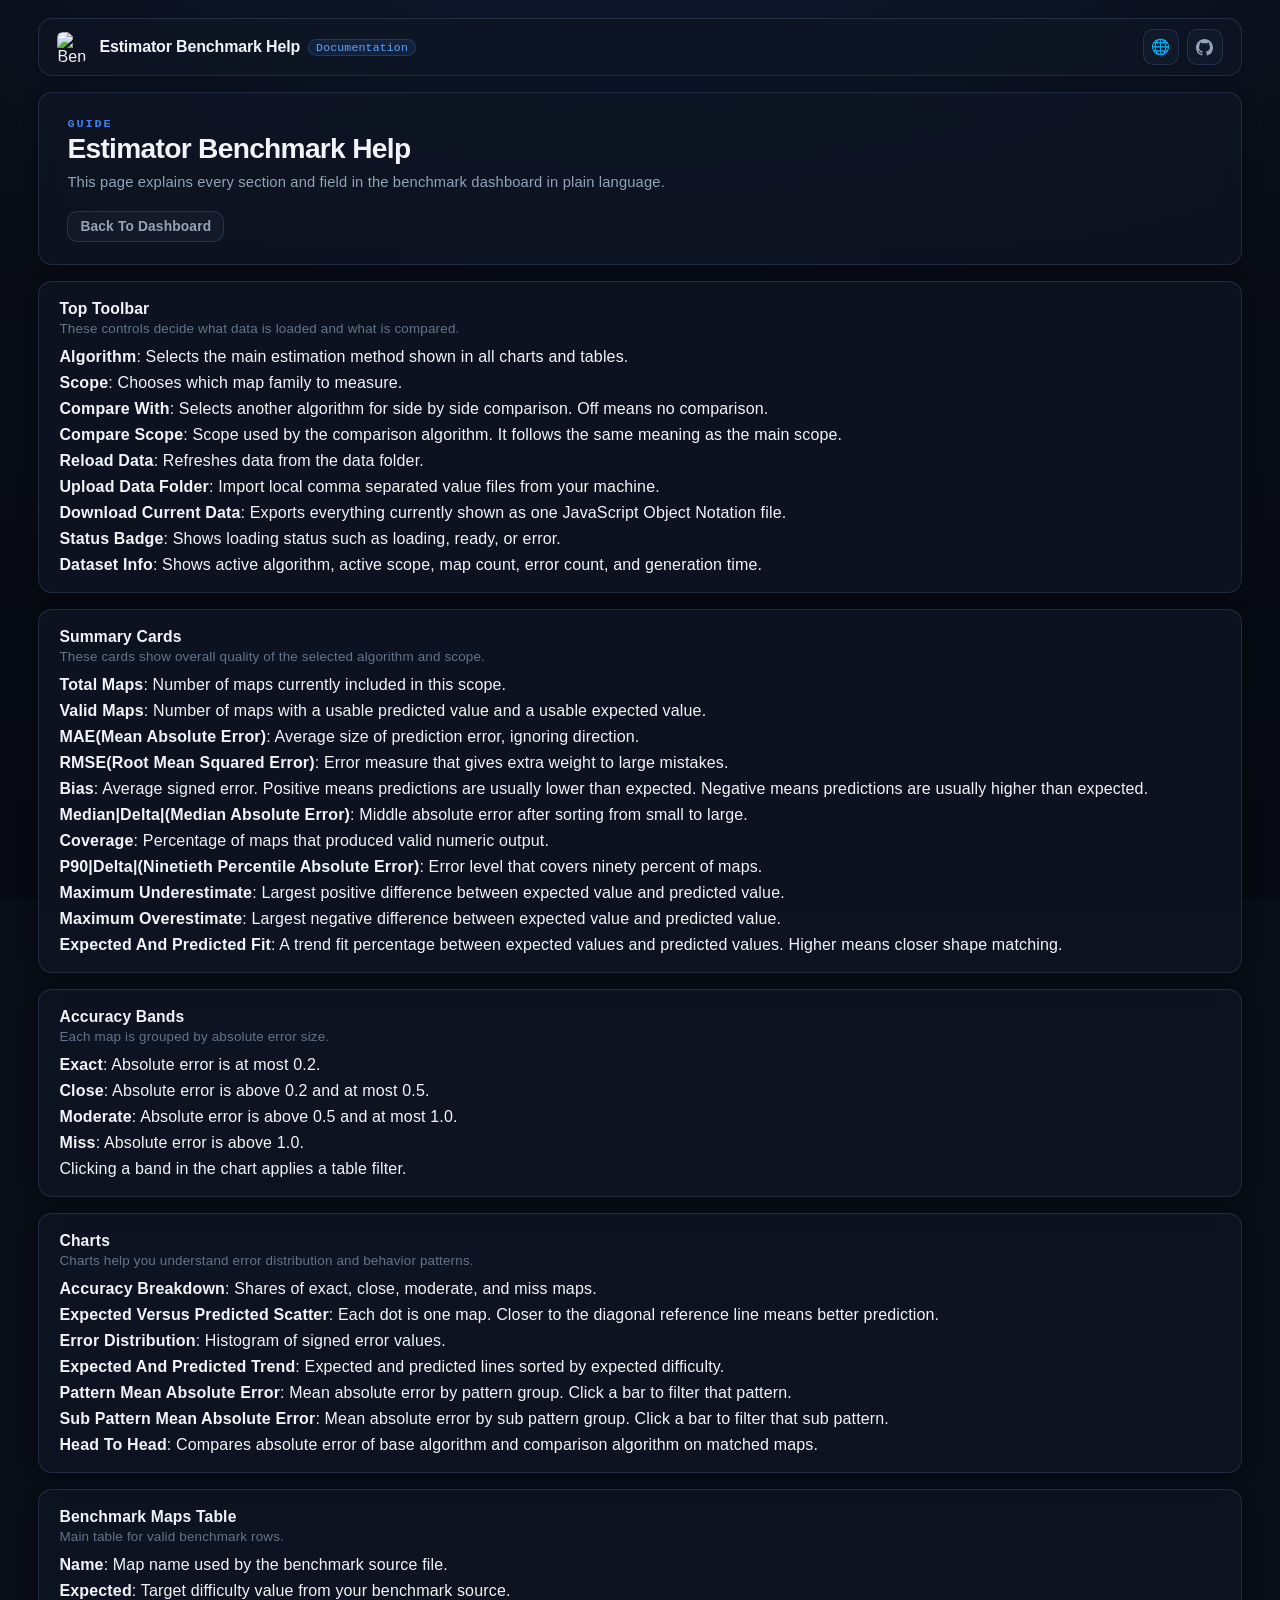
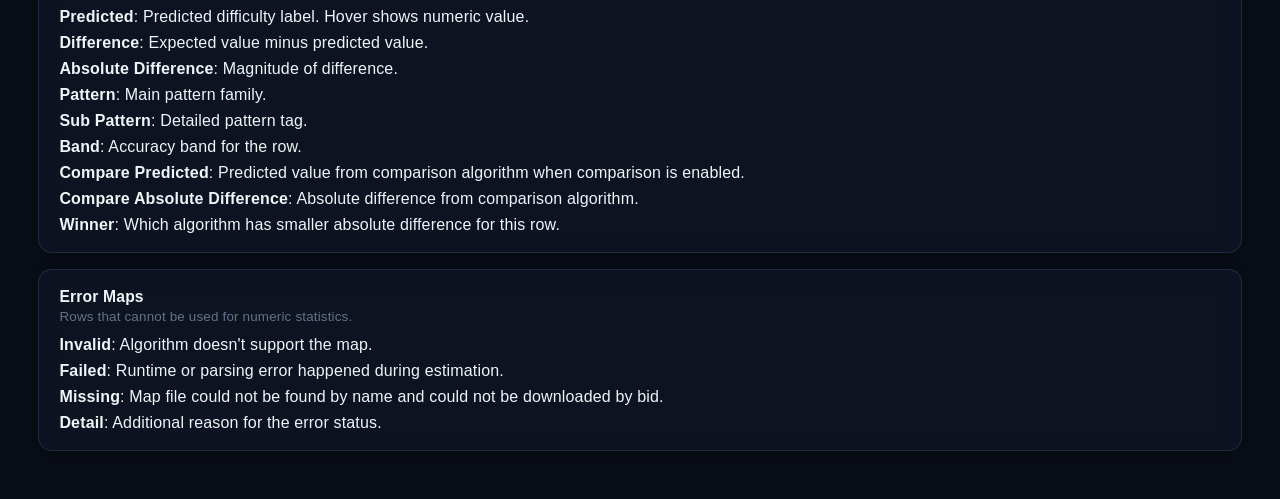
==== commit 757aa4b8: "feat: fix language selection, scatter tooltip truncation, and table column widths - Fix language swi" ====
--- a/help.html
+++ b/help.html
@@ -4,16 +4,16 @@
     <meta charset="UTF-8" />
     <meta name="viewport" content="width=device-width, initial-scale=1.0" />
     <title>Benchmark Help</title>
-    <link rel="icon" type="image/png" href="assets/images/icon.png?v=20261013a" />
-    <link rel="stylesheet" href="assets/css/theme.css?v=20261013a" />
-    <link rel="stylesheet" href="assets/css/layout.css?v=20261013a" />
-    <link rel="stylesheet" href="assets/css/components.css?v=20261013a" />
+    <link rel="icon" type="image/png" href="assets/images/icon.png?v=20261014a" />
+    <link rel="stylesheet" href="assets/css/theme.css?v=20261014a" />
+    <link rel="stylesheet" href="assets/css/layout.css?v=20261014a" />
+    <link rel="stylesheet" href="assets/css/components.css?v=20261014a" />
 </head>
 <body>
     <main class="page" id="helpPageRoot">
         <header class="top-navbar fade-in-up">
             <div class="navbar-brand">
-                <img src="assets/images/icon.png?v=20261013a" alt="Benchmark Logo" class="brand-logo" />
+                <img src="assets/images/icon.png?v=20261014a" alt="Benchmark Logo" class="brand-logo" />
                 <div class="brand-info">
                     <span class="brand-title">Estimator Benchmark Help</span>
                     <span class="brand-tag">Documentation</span>
@@ -169,6 +169,6 @@
         </section>
     </main>
 
-    <script type="module" src="assets/js/help.js?v=20261013a"></script>
+    <script type="module" src="assets/js/help.js?v=20261014a"></script>
 </body>
 </html>
--- a/assets/css/layout.css
+++ b/assets/css/layout.css
@@ -22,6 +22,8 @@
 }
 
 .top-navbar {
+    position: relative;
+    z-index: 100;
     display: flex;
     justify-content: space-between;
     align-items: center;
--- a/assets/css/components.css
+++ b/assets/css/components.css
@@ -108,6 +108,7 @@
 
 .lang-float {
     position: relative;
+    z-index: 101;
 }
 
 .lang-float-btn {
@@ -117,18 +118,18 @@
 .lang-menu {
     position: absolute;
     right: 0;
-    top: calc(100% + 8px);
-    min-width: 150px;
+    top: calc(100% + 10px);
+    min-width: 160px;
     padding: 8px;
     border: 1px solid var(--line-strong);
     border-radius: var(--radius-md);
-    background: rgba(14, 21, 37, 0.96);
-    box-shadow: var(--shadow-lg);
-    backdrop-filter: blur(12px);
-    -webkit-backdrop-filter: blur(12px);
+    background: #0f172a;
+    box-shadow: 0 12px 36px rgba(0, 0, 0, 0.7);
+    backdrop-filter: blur(16px);
+    -webkit-backdrop-filter: blur(16px);
     display: grid;
     gap: 6px;
-    z-index: 50;
+    z-index: 1000;
 }
 
 .lang-menu-label {
@@ -137,12 +138,50 @@
     letter-spacing: 0.08em;
     text-transform: uppercase;
     font-weight: 600;
+    padding: 2px 4px;
+}
+
+.lang-list {
+    display: grid;
+    gap: 4px;
+}
+
+.lang-item-btn {
+    display: flex;
+    align-items: center;
+    justify-content: space-between;
+    width: 100%;
+    padding: 7px 10px;
+    border-radius: var(--radius-sm);
+    border: 1px solid transparent;
+    background: transparent;
+    color: var(--text-soft);
+    font: 600 0.88rem var(--font-ui);
+    cursor: pointer;
+    text-align: left;
+    transition: background-color 140ms ease, color 140ms ease, border-color 140ms ease;
+}
+
+.lang-item-btn:hover {
+    background: rgba(59, 130, 246, 0.12);
+    color: var(--text);
+    border-color: rgba(59, 130, 246, 0.25);
+}
+
+.lang-item-btn.active {
+    background: rgba(59, 130, 246, 0.18);
+    color: var(--accent-hover);
+    border-color: rgba(59, 130, 246, 0.4);
+}
+
+.lang-item-btn.active::after {
+    content: "✓";
+    font-size: 0.85rem;
+    font-weight: bold;
 }
 
 .lang-menu select {
-    min-width: 130px;
-    font-size: 0.88rem;
-    padding: 6px 8px;
+    display: none;
 }
 
 /* Fallback for float buttons if top-navbar is not present */
@@ -427,6 +466,40 @@
 .band-card {
     position: relative;
     overflow: hidden;
+    cursor: pointer;
+    user-select: none;
+    transition: transform 160ms cubic-bezier(0.2, 0, 0, 1), box-shadow 160ms ease, border-color 160ms ease;
+}
+
+.band-card:hover {
+    transform: translateY(-2px);
+    box-shadow: var(--shadow-sm);
+    border-color: var(--line-active);
+}
+
+.band-card.is-active {
+    box-shadow: 0 0 0 2px var(--brand), var(--shadow-md);
+    border-color: var(--brand);
+}
+
+.band-card.exact.is-active {
+    box-shadow: 0 0 0 2px var(--ok), 0 4px 14px rgba(16, 185, 129, 0.2);
+    border-color: var(--ok);
+}
+
+.band-card.close.is-active {
+    box-shadow: 0 0 0 2px var(--close), 0 4px 14px rgba(56, 189, 248, 0.2);
+    border-color: var(--close);
+}
+
+.band-card.moderate.is-active {
+    box-shadow: 0 0 0 2px var(--moderate), 0 4px 14px rgba(245, 158, 11, 0.2);
+    border-color: var(--moderate);
+}
+
+.band-card.miss.is-active {
+    box-shadow: 0 0 0 2px var(--miss), 0 4px 14px rgba(244, 63, 94, 0.2);
+    border-color: var(--miss);
 }
 
 .band-card::before {
@@ -759,6 +832,11 @@
 thead th:hover {
     color: var(--text);
     background: #111a2f;
+}
+
+thead th.is-sorted {
+    color: var(--accent);
+    background: rgba(59, 130, 246, 0.08);
 }
 
 tbody td {
@@ -943,18 +1021,28 @@
     pointer-events: none;
 }
 
-/* Table Column Widths */
-#resultTable thead th:nth-child(1) { width: 24%; text-align: left; padding-left: 12px; }
-#resultTable thead th:nth-child(2) { width: 6.5%; }
-#resultTable thead th:nth-child(3) { width: 12%; }
-#resultTable thead th:nth-child(4) { width: 6%; }
-#resultTable thead th:nth-child(5) { width: 6%; }
-#resultTable thead th:nth-child(6) { width: 6.5%; }
-#resultTable thead th:nth-child(7) { width: 11%; }
-#resultTable thead th:nth-child(8) { width: 8%; }
-#resultTable thead th:nth-child(9),
-#resultTable thead th:nth-child(10),
-#resultTable thead th:nth-child(11) { width: 6.5%; }
+/* Table Column Widths (Non-compare default mode) */
+#resultTable:not(.has-compare) thead th:nth-child(1) { width: 38%; text-align: left; padding-left: 12px; }
+#resultTable:not(.has-compare) thead th:nth-child(2) { width: 7%; }
+#resultTable:not(.has-compare) thead th:nth-child(3) { width: 14%; }
+#resultTable:not(.has-compare) thead th:nth-child(4) { width: 7%; }
+#resultTable:not(.has-compare) thead th:nth-child(5) { width: 7%; }
+#resultTable:not(.has-compare) thead th:nth-child(6) { width: 8%; }
+#resultTable:not(.has-compare) thead th:nth-child(7) { width: 12%; }
+#resultTable:not(.has-compare) thead th:nth-child(8) { width: 7%; }
+
+/* Table Column Widths (Compare mode) */
+#resultTable.has-compare thead th:nth-child(1) { width: 22%; text-align: left; padding-left: 12px; }
+#resultTable.has-compare thead th:nth-child(2) { width: 6%; }
+#resultTable.has-compare thead th:nth-child(3) { width: 10%; }
+#resultTable.has-compare thead th:nth-child(4) { width: 5.5%; }
+#resultTable.has-compare thead th:nth-child(5) { width: 5.5%; }
+#resultTable.has-compare thead th:nth-child(6) { width: 6.5%; }
+#resultTable.has-compare thead th:nth-child(7) { width: 10%; }
+#resultTable.has-compare thead th:nth-child(8) { width: 6.5%; }
+#resultTable.has-compare thead th:nth-child(9) { width: 9%; }
+#resultTable.has-compare thead th:nth-child(10) { width: 6%; }
+#resultTable.has-compare thead th:nth-child(11) { width: 7%; }
 
 /* Table Lazy Load Sentinel */
 .table-lazy-sentinel {
